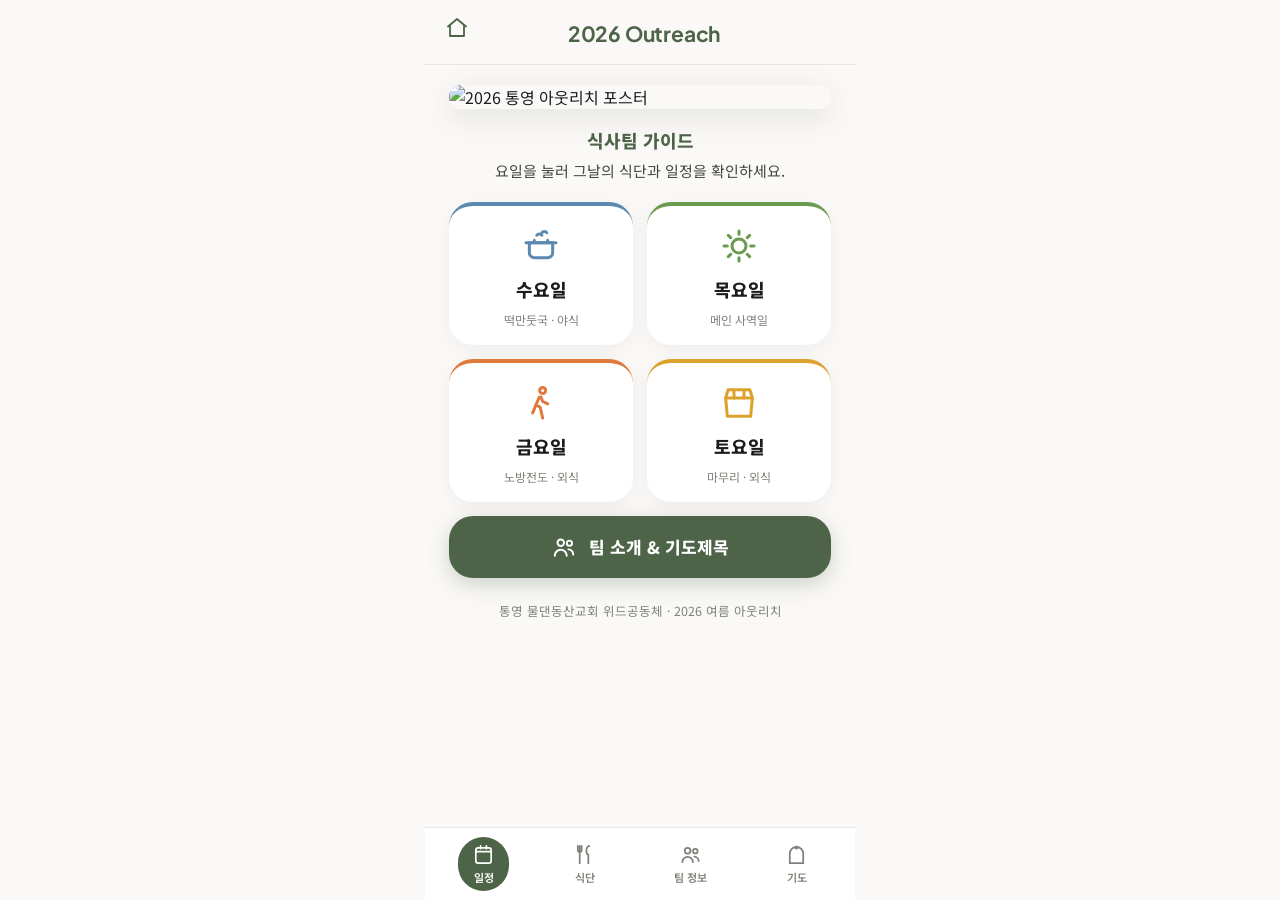
==== app_embedded.html @ 3f2e69dd "Initialize Streamlit App and Sacred Table Design" ====
<!doctype html><html lang="ko"><head><meta charset="utf-8">
<meta name="viewport" content="width=device-width,initial-scale=1,maximum-scale=1,viewport-fit=cover">
<link rel="preconnect" href="https://fonts.googleapis.com">
<link rel="preconnect" href="https://fonts.gstatic.com" crossorigin>
<link href="https://fonts.googleapis.com/css2?family=Noto+Sans+KR:wght@400;500;700;800;900&family=Plus+Jakarta+Sans:wght@600;700&display=swap" rel="stylesheet">
<style>
:root{
  --surface:#fbf9f8; --card:#ffffff; --card-low:#f6f4f3;
  --inner:#edeceb; --inner-warm:#e7e6da;
  --primary:#4e6448; --primary-dim:#a9c2a0; --primary-soft:#e7eee2;
  --ink:#1b1c1c; --ink-soft:#434841; --muted:#7d8278; --line:#e8e6e4;
  --wed:#5b89b0; --thu:#6a9b4f; --fri:#e07a3c; --sat:#dca22c;
  --r-md:.75rem; --r-lg:1rem; --r-xl:1.5rem;
}
*{box-sizing:border-box;margin:0;padding:0}
html,body{background:#e9e6e3}
body{font-family:'Noto Sans KR','Plus Jakarta Sans',sans-serif;color:var(--ink);
  -webkit-font-smoothing:antialiased}
.app{max-width:430px;margin:0 auto;min-height:100vh;background:var(--surface);
  position:relative;padding-bottom:92px;overflow:hidden}
a{text-decoration:none;color:inherit}

/* top bar */
.topbar{display:flex;align-items:center;gap:8px;padding:16px 20px 14px;
  border-bottom:1px solid var(--line);background:var(--surface);
  position:sticky;top:0;z-index:20}
.topbar .hb{width:34px;height:34px;color:var(--primary);flex:none}
.topbar .hb svg{width:24px;height:24px}
.topbar h1{flex:1;text-align:center;font-family:'Plus Jakarta Sans',sans-serif;
  font-weight:700;font-size:21px;color:var(--primary);letter-spacing:-.01em;
  margin-right:34px}

.page{padding:20px 24px 8px}

/* ---- HOME ---- */
.hero{position:relative;border-radius:var(--r-xl);overflow:hidden;
  box-shadow:0 8px 30px rgba(78,100,72,.16);margin-bottom:6px}
.hero img{display:block;width:100%}
.welcome{text-align:center;margin:18px 4px 20px;color:var(--ink-soft);
  font-size:15px;line-height:1.55}
.welcome b{display:block;font-size:18px;color:var(--primary);font-weight:800;
  margin-bottom:4px}
.grid{display:flex;flex-wrap:wrap;gap:14px}
.tile{width:calc(50% - 7px);background:var(--card);border-radius:var(--r-xl);
  padding:20px 16px 16px;box-shadow:0 4px 20px rgba(27,28,28,.05);display:flex;
  flex-direction:column;align-items:center;gap:10px;border-top:4px solid var(--c);
  min-height:128px;justify-content:center;transition:transform .12s}
.tile:active{transform:scale(.97)}
.tile .ti{width:40px;height:40px;color:var(--c)}
.tile .ti svg{width:40px;height:40px}
.tile .tl{font-size:18px;font-weight:800;color:var(--ink)}
.tile .ts{font-size:12px;color:var(--muted);text-align:center;line-height:1.4}
.tile-wide{width:100%;background:var(--primary);color:#fff;flex-direction:row;
  gap:12px;border-top:none;min-height:auto;padding:18px 20px;justify-content:center;
  box-shadow:0 6px 22px rgba(78,100,72,.28)}
.tile-wide .ti{width:26px;height:26px;color:#fff}
.tile-wide .ti svg{width:26px;height:26px}
.tile-wide .tl{color:#fff;font-size:17px}

/* ---- DAY ---- */
.dayhead{text-align:center;padding:8px 0 18px}
.dayhead .dt{font-size:38px;font-weight:900;color:var(--c);letter-spacing:-.02em}
.dayhead .ds{font-size:15px;color:var(--muted);margin-top:4px}
.mcard{background:var(--card);border-radius:var(--r-lg);padding:16px;margin-bottom:16px;
  border-top:5px solid var(--c);box-shadow:0 4px 20px rgba(27,28,28,.05)}
.mhead{display:flex;align-items:center;gap:9px;margin-bottom:11px}
.mhead .mi{width:24px;height:24px;color:var(--c);flex:none}
.mhead .mi svg{width:24px;height:24px}
.mhead .ml{font-size:18px;font-weight:800;color:var(--ink);flex:1}
.mhead .mt{font-family:'Plus Jakarta Sans',sans-serif;font-size:12px;font-weight:700;
  letter-spacing:.04em;color:var(--ink-soft);background:var(--inner);
  padding:5px 11px;border-radius:999px}
.inner{background:var(--inner);border-radius:var(--r-md);padding:14px 16px}
.inner.warm{background:var(--inner-warm)}
.inner .dish{font-size:17px;font-weight:800;color:var(--ink)}
.inner .memo{font-size:13.5px;color:var(--ink-soft);line-height:1.55;margin-top:5px}
.inner.center{text-align:center}
.inner.center .dish{display:block}

/* ---- TEAM ---- */
.teamphoto{width:100%;border-radius:var(--r-lg);display:block;
  box-shadow:0 6px 22px rgba(27,28,28,.08);margin-bottom:26px}
.archcard{background:var(--card);border-radius:46% 46% var(--r-lg) var(--r-lg)
  / 22% 22% var(--r-lg) var(--r-lg);padding:42px 26px 30px;text-align:center;
  box-shadow:0 4px 24px rgba(27,28,28,.06);margin-bottom:24px}
.archcard .cross{width:30px;height:30px;color:#caa24a;margin:0 auto 8px}
.archcard .cross svg{width:30px;height:30px}
.archcard h2{font-size:24px;font-weight:900;color:var(--ink);margin-bottom:22px}
.prayers{list-style:none;text-align:left;counter-reset:p}
.prayers li{display:flex;gap:12px;margin-bottom:16px;font-size:15px;line-height:1.5;
  color:var(--ink-soft)}
.prayers li::before{counter-increment:p;content:counter(p) ".";font-weight:800;
  color:var(--primary);flex:none;min-width:16px}
.support{background:var(--card);border-radius:var(--r-lg);padding:22px;text-align:center;
  box-shadow:0 4px 20px rgba(27,28,28,.05)}
.support h3{font-size:18px;font-weight:800;margin-bottom:10px}
.support .acc{font-size:18px;font-weight:700;color:var(--ink)}
.support .nm{font-size:15px;color:var(--ink-soft);margin-top:2px}
.support .pd{font-size:14px;color:var(--muted);margin-top:8px}

.foot{text-align:center;font-size:12.5px;color:var(--muted);padding:24px 20px 10px;
  line-height:1.5}

/* ---- bottom nav ---- */
.tabbar{position:fixed;bottom:0;left:50%;transform:translateX(-50%);width:100%;
  max-width:430px;background:#fff;border-top:1px solid var(--line);
  display:flex;justify-content:space-around;padding:9px 8px
  calc(9px + env(safe-area-inset-bottom));z-index:30}
.tab{display:flex;flex-direction:column;align-items:center;gap:3px;color:var(--muted);
  font-size:11px;font-weight:600;padding:6px 14px;border-radius:999px}
.tab svg{width:23px;height:23px}
.tab.active{color:#fff;background:var(--primary)}

html,body{background:var(--surface)}
.app{min-height:100vh}
.page-sec{display:none}
.tile,.tile-wide,.hb,.tab{cursor:pointer;-webkit-tap-highlight-color:transparent}
</style></head>
<body><div class="app">
<div class="topbar"><span class="hb" onclick="show('home')"><svg viewBox="0 0 24 24" fill="none" stroke="currentColor" stroke-width="1.8" stroke-linecap="round" stroke-linejoin="round"><path d="M3 10.5 12 3l9 7.5"/><path d="M5 9.5V20h14V9.5"/></svg></span><h1>2026 Outreach</h1></div>
<section id="page-home" class="page-sec">
  <div class="page">
    <div class="hero"><img src="__POSTER__" alt="2026 통영 아웃리치 포스터"></div>
    <div class="welcome"><b>식사팀 가이드</b>요일을 눌러 그날의 식단과 일정을 확인하세요.</div>
    <div class="grid"><div class="tile" style="--c:var(--wed)" onclick="show('wed')">
   <span class="ti"><svg viewBox="0 0 24 24" fill="none" stroke="currentColor" stroke-width="1.8" stroke-linecap="round" stroke-linejoin="round"><path d="M5 10h14v6a3 3 0 0 1-3 3H8a3 3 0 0 1-3-3z"/><path d="M3 10h18M8 10V8.5M16 10V8.5M9.5 5.5c.6-1 2.4-1 3 0M12.5 4c.6-1 2.4-1 3 0"/></svg></span><span class="tl">수요일</span>
   <span class="ts">떡만둣국 · 야식</span></div><div class="tile" style="--c:var(--thu)" onclick="show('thu')">
   <span class="ti"><svg viewBox="0 0 24 24" fill="none" stroke="currentColor" stroke-width="1.8" stroke-linecap="round" stroke-linejoin="round"><circle cx="12" cy="12" r="4.2"/><path d="M12 3v2M12 19v2M3 12h2M19 12h2M5.6 5.6l1.4 1.4M17 17l1.4 1.4M18.4 5.6 17 7M7 17l-1.4 1.4"/></svg></span><span class="tl">목요일</span>
   <span class="ts">메인 사역일</span></div><div class="tile" style="--c:var(--fri)" onclick="show('fri')">
   <span class="ti"><svg viewBox="0 0 24 24" fill="none" stroke="currentColor" stroke-width="1.8" stroke-linecap="round" stroke-linejoin="round"><circle cx="13" cy="4.5" r="1.8"/><path d="M11 8.5 9 13l2.5 1.5L13 21M13 11l3 1.5M9 13l-2 5M13 11l-1-2.5"/></svg></span><span class="tl">금요일</span>
   <span class="ts">노방전도 · 외식</span></div><div class="tile" style="--c:var(--sat)" onclick="show('sat')">
   <span class="ti"><svg viewBox="0 0 24 24" fill="none" stroke="currentColor" stroke-width="1.8" stroke-linecap="round" stroke-linejoin="round"><path d="M4 9h16l-1 11H5z" /><path d="M4 9 5.5 4h13L20 9M9 9V4.5M15 9V4.5"/></svg></span><span class="tl">토요일</span>
   <span class="ts">마무리 · 외식</span></div>
      <div class="tile tile-wide" onclick="show('team')"><span class="ti"><svg viewBox="0 0 24 24" fill="none" stroke="currentColor" stroke-width="1.8" stroke-linecap="round" stroke-linejoin="round"><circle cx="9" cy="8" r="3"/><path d="M3.5 20a5.5 5.5 0 0 1 11 0"/><circle cx="17" cy="8.5" r="2.4"/><path d="M16 14.2A4.6 4.6 0 0 1 20.5 19"/></svg></span><span class="tl">팀 소개 & 기도제목</span></div>
    </div><div class="foot">통영 물댄동산교회 위드공동체 · 2026 여름 아웃리치</div>
  </div>
</section>
<section id="page-wed" class="page-sec" style="--c:var(--wed)">
  <div class="page">
    <div class="dayhead"><div class="dt">수요일</div><div class="ds">하루를 열며 차분히 시작해요.</div></div>
    <div class="mcard" style="--c:var(--wed)">
  <div class="mhead"><span class="mi"><svg viewBox="0 0 24 24" fill="none" stroke="currentColor" stroke-width="1.8" stroke-linecap="round" stroke-linejoin="round"><path d="M5 10h14v6a3 3 0 0 1-3 3H8a3 3 0 0 1-3-3z"/><path d="M3 10h18M8 10V8.5M16 10V8.5M9.5 5.5c.6-1 2.4-1 3 0M12.5 4c.6-1 2.4-1 3 0"/></svg></span><span class="ml">저녁</span><span class="mt">18:00</span></div>
  <div class="inner"><span class="dish">떡만둣국</span><div class="memo">영화언니 · 들통 대량 조리 (수·목 메뉴는 자유 운영)</div></div>
</div><div class="mcard" style="--c:var(--wed)">
  <div class="mhead"><span class="mi"><svg viewBox="0 0 24 24" fill="none" stroke="currentColor" stroke-width="1.8" stroke-linecap="round" stroke-linejoin="round"><path d="M12 8c-3 0-5 2-5 5.5S9.5 21 12 21s5-4 5-7.5S15 8 12 8z"/><path d="M12 8c0-2 1-3.5 3-4M12 8c-.5-1-2-1.5-3-1.2"/></svg></span><span class="ml">야식</span></div>
  <div class="inner warm"><span class="dish">과일 · 과자</span><div class="memo">배달 없이 자체 간식으로 진행</div></div>
</div><div class="foot">통영 물댄동산교회 위드공동체 · 2026 여름 아웃리치</div>
  </div>
</section>
<section id="page-thu" class="page-sec" style="--c:var(--thu)">
  <div class="page">
    <div class="dayhead"><div class="dt">목요일</div><div class="ds">메인 사역일 — 든든하게 채워요.</div></div>
    <div class="mcard" style="--c:var(--thu)">
  <div class="mhead"><span class="mi"><svg viewBox="0 0 24 24" fill="none" stroke="currentColor" stroke-width="1.8" stroke-linecap="round" stroke-linejoin="round"><circle cx="12" cy="12" r="4.2"/><path d="M12 3v2M12 19v2M3 12h2M19 12h2M5.6 5.6l1.4 1.4M17 17l1.4 1.4M18.4 5.6 17 7M7 17l-1.4 1.4"/></svg></span><span class="ml">아침</span><span class="mt">07:00</span></div>
  <div class="inner"><span class="dish">조식 & 새벽 큐티</span><div class="memo">바나나·계란·시리얼·식빵·잼·예비 컵라면 / 전날 저녁 방으로 미리 제공, 자율 식사하며 큐티</div></div>
</div><div class="mcard" style="--c:var(--thu)">
  <div class="mhead"><span class="mi"><svg viewBox="0 0 24 24" fill="none" stroke="currentColor" stroke-width="1.8" stroke-linecap="round" stroke-linejoin="round"><path d="M7 3v7M5 3v4.5a2 2 0 0 0 4 0V3M7 10v11"/><path d="M17 3c-1.7 0-3 2-3 5s1 4 2 4v9"/></svg></span><span class="ml">점심</span></div>
  <div class="inner"><span class="dish">자유 메뉴</span><div class="memo">메인 사역 준비 및 지원 체계 확인</div></div>
</div><div class="mcard" style="--c:var(--thu)">
  <div class="mhead"><span class="mi"><svg viewBox="0 0 24 24" fill="none" stroke="currentColor" stroke-width="1.8" stroke-linecap="round" stroke-linejoin="round"><path d="M4.5 9h15l-1.3 9a2 2 0 0 1-2 1.7H7.8a2 2 0 0 1-2-1.7z"/><path d="M9 12.5h.01M12 14.5h.01M15 12h.01M12 6.5c0-1 1.5-1.5 1.5-2.5"/></svg></span><span class="ml">간식</span><span class="mt">14:00–16:00</span></div>
  <div class="inner"><span class="dish">화채</span><div class="memo">공원 전체 행사 외부 지원 · 외부 화구 2개(팀장님 먼저) · 붕어빵 아이스크림 완비</div></div>
</div><div class="mcard" style="--c:var(--thu)">
  <div class="mhead"><span class="mi"><svg viewBox="0 0 24 24" fill="none" stroke="currentColor" stroke-width="1.8" stroke-linecap="round" stroke-linejoin="round"><path d="M5 10h14v6a3 3 0 0 1-3 3H8a3 3 0 0 1-3-3z"/><path d="M3 10h18M8 10V8.5M16 10V8.5M9.5 5.5c.6-1 2.4-1 3 0M12.5 4c.6-1 2.4-1 3 0"/></svg></span><span class="ml">저녁</span></div>
  <div class="inner"><span class="dish">푸짐한 저녁 식사</span><div class="memo">내부 인덕션 1개 + 외부 화구 활용 · 간단한 데코레이션</div></div>
</div><div class="mcard" style="--c:var(--thu)">
  <div class="mhead"><span class="mi"><svg viewBox="0 0 24 24" fill="none" stroke="currentColor" stroke-width="1.8" stroke-linecap="round" stroke-linejoin="round"><path d="M3.5 11h17a8.5 8.5 0 0 1-17 0z"/><path d="M2.5 11h19M9 7.5c-.5-1 .5-2 0-3M13 7.5c-.5-1 .5-2 0-3M16.5 18l1.5 1.5"/></svg></span><span class="ml">야식</span></div>
  <div class="inner warm"><span class="dish">배달</span><div class="memo">간식비 한도 내 사용 후 영수증 별도 첨부</div></div>
</div><div class="foot">통영 물댄동산교회 위드공동체 · 2026 여름 아웃리치</div>
  </div>
</section>
<section id="page-fri" class="page-sec" style="--c:var(--fri)">
  <div class="page">
    <div class="dayhead"><div class="dt">금요일</div><div class="ds">일정을 확인하고 은혜로운 하루 보내세요.</div></div>
    <div class="mcard" style="--c:var(--fri)">
  <div class="mhead"><span class="mi"><svg viewBox="0 0 24 24" fill="none" stroke="currentColor" stroke-width="1.8" stroke-linecap="round" stroke-linejoin="round"><circle cx="12" cy="12" r="4.2"/><path d="M12 3v2M12 19v2M3 12h2M19 12h2M5.6 5.6l1.4 1.4M17 17l1.4 1.4M18.4 5.6 17 7M7 17l-1.4 1.4"/></svg></span><span class="ml">아침</span><span class="mt">07:00</span></div>
  <div class="inner"><span class="dish">조식 & 새벽 큐티</span><div class="memo">전날 저녁 방으로 미리 배달 · 간단히 먹고 일과 시작</div></div>
</div><div class="mcard" style="--c:var(--fri)">
  <div class="mhead"><span class="mi"><svg viewBox="0 0 24 24" fill="none" stroke="currentColor" stroke-width="1.8" stroke-linecap="round" stroke-linejoin="round"><circle cx="13" cy="4.5" r="1.8"/><path d="M11 8.5 9 13l2.5 1.5L13 21M13 11l3 1.5M9 13l-2 5M13 11l-1-2.5"/></svg></span><span class="ml">오전</span></div>
  <div class="inner"><span class="dish">노방전도</span><div class="memo">공원 전체 행사 · 다과 지참(사탕·초콜릿·차·음료)</div></div>
</div><div class="mcard" style="--c:var(--fri)">
  <div class="mhead"><span class="mi"><svg viewBox="0 0 24 24" fill="none" stroke="currentColor" stroke-width="1.8" stroke-linecap="round" stroke-linejoin="round"><path d="M7 3v7M5 3v4.5a2 2 0 0 0 4 0V3M7 10v11"/><path d="M17 3c-1.7 0-3 2-3 5s1 4 2 4v9"/></svg></span><span class="ml">점심</span></div>
  <div class="inner"><span class="dish">자유 메뉴</span><div class="memo">숙소 내 구비 식자재 활용</div></div>
</div><div class="mcard" style="--c:var(--fri)">
  <div class="mhead"><span class="mi"><svg viewBox="0 0 24 24" fill="none" stroke="currentColor" stroke-width="1.8" stroke-linecap="round" stroke-linejoin="round"><path d="M4 9h16l-1 11H5z" /><path d="M4 9 5.5 4h13L20 9M9 9V4.5M15 9V4.5"/></svg></span><span class="ml">저녁</span></div>
  <div class="inner"><span class="dish">외식 (식당)</span><div class="memo">식당 장소 및 메뉴 선정 완료 필요</div></div>
</div><div class="mcard" style="--c:var(--fri)">
  <div class="mhead"><span class="mi"><svg viewBox="0 0 24 24" fill="none" stroke="currentColor" stroke-width="1.8" stroke-linecap="round" stroke-linejoin="round"><path d="M3.5 11h17a8.5 8.5 0 0 1-17 0z"/><path d="M2.5 11h19M9 7.5c-.5-1 .5-2 0-3M13 7.5c-.5-1 .5-2 0-3M16.5 18l1.5 1.5"/></svg></span><span class="ml">야식</span></div>
  <div class="inner warm"><span class="dish">배달</span><div class="memo">간식비 한도 내 사용 후 영수증 별도 첨부</div></div>
</div><div class="foot">통영 물댄동산교회 위드공동체 · 2026 여름 아웃리치</div>
  </div>
</section>
<section id="page-sat" class="page-sec" style="--c:var(--sat)">
  <div class="page">
    <div class="dayhead"><div class="dt">토요일</div><div class="ds">잘 마무리하고 평안히 돌아가요.</div></div>
    <div class="mcard" style="--c:var(--sat)">
  <div class="mhead"><span class="mi"><svg viewBox="0 0 24 24" fill="none" stroke="currentColor" stroke-width="1.8" stroke-linecap="round" stroke-linejoin="round"><circle cx="12" cy="12" r="4.2"/><path d="M12 3v2M12 19v2M3 12h2M19 12h2M5.6 5.6l1.4 1.4M17 17l1.4 1.4M18.4 5.6 17 7M7 17l-1.4 1.4"/></svg></span><span class="ml">아침</span><span class="mt">07:00</span></div>
  <div class="inner"><span class="dish">조식 & 새벽 큐티</span><div class="memo">숙소 비품 및 잔여 식자재 활용</div></div>
</div><div class="mcard" style="--c:var(--sat)">
  <div class="mhead"><span class="mi"><svg viewBox="0 0 24 24" fill="none" stroke="currentColor" stroke-width="1.8" stroke-linecap="round" stroke-linejoin="round"><path d="M4 9h16l-1 11H5z" /><path d="M4 9 5.5 4h13L20 9M9 9V4.5M15 9V4.5"/></svg></span><span class="ml">점심</span></div>
  <div class="inner"><span class="dish">외식 (식당)</span><div class="memo">장소·메뉴 선정 · 식사 후 행사 마무리</div></div>
</div><div class="foot">통영 물댄동산교회 위드공동체 · 2026 여름 아웃리치</div>
  </div>
</section>
<section id="page-team" class="page-sec">
  <div class="page">
    <img class="teamphoto" src="__TEAM__" alt="2026 통영 아웃리치 식사팀 단체사진">
    <div class="archcard" id="prayer"><div class="cross"><svg viewBox="0 0 24 24" fill="currentColor"><path d="M10.4 2h3.2v5.4H19v3.2h-5.4V22h-3.2V10.6H5V7.4h5.4z"/></svg></div>
      <h2>기도제목</h2><ol class="prayers"><li>통영 땅에 회개와 부흥의 역사가 임하기를</li><li>팀원들이 각자의 은사로 한 영혼을 살리는 사명 감당하기를</li><li>성령 안에서 팀원들이 한 팀으로 연합하기를</li><li>준비하는 모든 사역으로 구속사의 말씀이 전해지기를</li><li>팀원 각자가 소망하는 영역에서 하나님의 음성 듣기를</li></ol></div>
    <div class="support"><h3>후원계좌</h3>
      <div class="acc">카카오뱅크 3333-261-292139</div>
      <div class="nm">(예금주 이은주)</div>
      <div class="pd">기간 2026.07.29 ~ 08.01</div></div>
    <div class="foot">통영 물댄동산교회 위드공동체 · 2026 여름 아웃리치</div>
  </div>
</section>
<nav class="tabbar"><span class="tab" data-tab="cal" onclick="show('home','cal')"><svg viewBox="0 0 24 24" fill="none" stroke="currentColor" stroke-width="1.8" stroke-linecap="round" stroke-linejoin="round"><rect x="4" y="5" width="16" height="16" rx="2.5"/><path d="M4 9h16M9 3v3M15 3v3"/></svg><span>일정</span></span><span class="tab" data-tab="meal" onclick="show('wed','meal')"><svg viewBox="0 0 24 24" fill="none" stroke="currentColor" stroke-width="1.8" stroke-linecap="round" stroke-linejoin="round"><path d="M7 3v7M5 3v4.5a2 2 0 0 0 4 0V3M7 10v11"/><path d="M17 3c-1.7 0-3 2-3 5s1 4 2 4v9"/></svg><span>식단</span></span><span class="tab" data-tab="people" onclick="show('team','people')"><svg viewBox="0 0 24 24" fill="none" stroke="currentColor" stroke-width="1.8" stroke-linecap="round" stroke-linejoin="round"><circle cx="9" cy="8" r="3"/><path d="M3.5 20a5.5 5.5 0 0 1 11 0"/><circle cx="17" cy="8.5" r="2.4"/><path d="M16 14.2A4.6 4.6 0 0 1 20.5 19"/></svg><span>팀 정보</span></span><span class="tab" data-tab="arch" onclick="show('team','arch')"><svg viewBox="0 0 24 24" fill="none" stroke="currentColor" stroke-width="1.8" stroke-linecap="round" stroke-linejoin="round"><path d="M5 21V11a7 7 0 0 1 14 0v10"/><path d="M5 21h14M12 3.5V6M10.5 5h3"/></svg><span>기도</span></span></nav>
</div>
<script>
function defaultTab(p){if(p==='home')return 'cal';if(p==='team')return 'people';return 'meal';}
function show(page,tab){
  document.querySelectorAll('.page-sec').forEach(function(s){
    s.style.display=(s.id==='page-'+page)?'block':'none';});
  var active=tab||defaultTab(page);
  document.querySelectorAll('.tab').forEach(function(t){
    t.classList.toggle('active', t.dataset.tab===active);});
  window.scrollTo(0,0);
}
show('home');
</script>
</body></html>
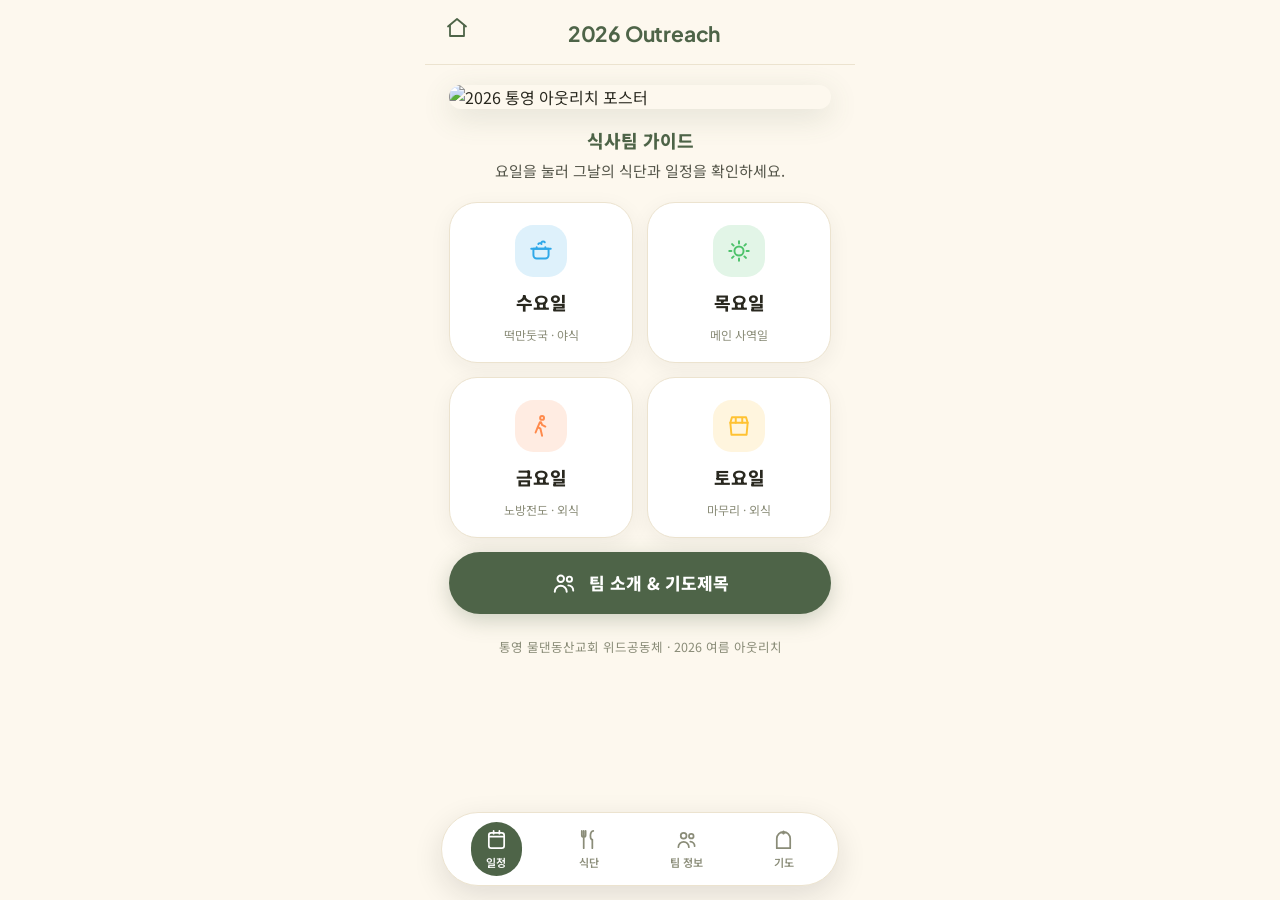
==== commit a5a31ff9: "디자인을 파스텔 톤으로 개선하고 담당자·준비재료 입력 폼 연결 카드 프레임과 버튼을 둥근 알약형으로 다듬고 배경을 밝은 파스텔로, 요일 포인트 컬러를 쨍하게 바꿈. 기도제목 섹션 " ====
--- a/app_embedded.html
+++ b/app_embedded.html
@@ -5,19 +5,19 @@
 <link href="https://fonts.googleapis.com/css2?family=Noto+Sans+KR:wght@400;500;700;800;900&family=Plus+Jakarta+Sans:wght@600;700&display=swap" rel="stylesheet">
 <style>
 :root{
-  --surface:#fbf9f8; --card:#ffffff; --card-low:#f6f4f3;
-  --inner:#edeceb; --inner-warm:#e7e6da;
+  --surface:#fdf8ee; --card:#ffffff; --card-low:#f8f1de;
+  --inner:#e8f3e4; --inner-warm:#fdecd6;
   --primary:#4e6448; --primary-dim:#a9c2a0; --primary-soft:#e7eee2;
-  --ink:#1b1c1c; --ink-soft:#434841; --muted:#7d8278; --line:#e8e6e4;
-  --wed:#5b89b0; --thu:#6a9b4f; --fri:#e07a3c; --sat:#dca22c;
-  --r-md:.75rem; --r-lg:1rem; --r-xl:1.5rem;
+  --ink:#29281f; --ink-soft:#55564a; --muted:#8a8c78; --line:#ece3cf;
+  --wed:#2fa8e8; --thu:#4cc26a; --fri:#ff8a4c; --sat:#ffc233;
+  --r-md:.9rem; --r-lg:1.25rem; --r-xl:1.75rem;
 }
 *{box-sizing:border-box;margin:0;padding:0}
-html,body{background:#e9e6e3}
+html,body{background:#f6efdd}
 body{font-family:'Noto Sans KR','Plus Jakarta Sans',sans-serif;color:var(--ink);
   -webkit-font-smoothing:antialiased}
 .app{max-width:430px;margin:0 auto;min-height:100vh;background:var(--surface);
-  position:relative;padding-bottom:92px;overflow:hidden}
+  position:relative;padding-bottom:108px;overflow:hidden}
 a{text-decoration:none;color:inherit}
 
 /* top bar */
@@ -42,18 +42,20 @@
   margin-bottom:4px}
 .grid{display:flex;flex-wrap:wrap;gap:14px}
 .tile{width:calc(50% - 7px);background:var(--card);border-radius:var(--r-xl);
-  padding:20px 16px 16px;box-shadow:0 4px 20px rgba(27,28,28,.05);display:flex;
-  flex-direction:column;align-items:center;gap:10px;border-top:4px solid var(--c);
-  min-height:128px;justify-content:center;transition:transform .12s}
+  padding:22px 16px 18px;box-shadow:0 6px 22px rgba(27,28,28,.06);display:flex;
+  flex-direction:column;align-items:center;gap:12px;border:1px solid var(--line);
+  min-height:132px;justify-content:center;transition:transform .12s}
 .tile:active{transform:scale(.97)}
-.tile .ti{width:40px;height:40px;color:var(--c)}
-.tile .ti svg{width:40px;height:40px}
+.tile .ti{width:52px;height:52px;border-radius:1.15rem;
+  background:color-mix(in srgb, var(--c) 16%, #fff);color:var(--c);
+  display:flex;align-items:center;justify-content:center}
+.tile .ti svg{width:26px;height:26px}
 .tile .tl{font-size:18px;font-weight:800;color:var(--ink)}
 .tile .ts{font-size:12px;color:var(--muted);text-align:center;line-height:1.4}
 .tile-wide{width:100%;background:var(--primary);color:#fff;flex-direction:row;
-  gap:12px;border-top:none;min-height:auto;padding:18px 20px;justify-content:center;
-  box-shadow:0 6px 22px rgba(78,100,72,.28)}
-.tile-wide .ti{width:26px;height:26px;color:#fff}
+  gap:12px;border:none;border-radius:999px;min-height:auto;padding:18px 24px;
+  justify-content:center;box-shadow:0 6px 22px rgba(78,100,72,.28)}
+.tile-wide .ti{width:26px;height:26px;background:none;color:#fff}
 .tile-wide .ti svg{width:26px;height:26px}
 .tile-wide .tl{color:#fff;font-size:17px}
 
@@ -61,8 +63,9 @@
 .dayhead{text-align:center;padding:8px 0 18px}
 .dayhead .dt{font-size:38px;font-weight:900;color:var(--c);letter-spacing:-.02em}
 .dayhead .ds{font-size:15px;color:var(--muted);margin-top:4px}
-.mcard{background:var(--card);border-radius:var(--r-lg);padding:16px;margin-bottom:16px;
-  border-top:5px solid var(--c);box-shadow:0 4px 20px rgba(27,28,28,.05)}
+.mcard{background:var(--card);border-radius:var(--r-xl);padding:18px;margin-bottom:16px;
+  border:1px solid var(--line);border-top:5px solid var(--c);
+  box-shadow:0 6px 22px rgba(27,28,28,.06)}
 .mhead{display:flex;align-items:center;gap:9px;margin-bottom:11px}
 .mhead .mi{width:24px;height:24px;color:var(--c);flex:none}
 .mhead .mi svg{width:24px;height:24px}
@@ -80,9 +83,9 @@
 /* ---- TEAM ---- */
 .teamphoto{width:100%;border-radius:var(--r-lg);display:block;
   box-shadow:0 6px 22px rgba(27,28,28,.08);margin-bottom:26px}
-.archcard{background:var(--card);border-radius:46% 46% var(--r-lg) var(--r-lg)
-  / 22% 22% var(--r-lg) var(--r-lg);padding:42px 26px 30px;text-align:center;
-  box-shadow:0 4px 24px rgba(27,28,28,.06);margin-bottom:24px}
+.archcard{background:var(--card);border-radius:var(--r-xl);padding:38px 26px 30px;
+  text-align:center;border-top:5px solid var(--primary);
+  box-shadow:0 6px 24px rgba(27,28,28,.07);margin-bottom:24px}
 .archcard .cross{width:30px;height:30px;color:#caa24a;margin:0 auto 8px}
 .archcard .cross svg{width:30px;height:30px}
 .archcard h2{font-size:24px;font-weight:900;color:var(--ink);margin-bottom:22px}
@@ -91,8 +94,8 @@
   color:var(--ink-soft)}
 .prayers li::before{counter-increment:p;content:counter(p) ".";font-weight:800;
   color:var(--primary);flex:none;min-width:16px}
-.support{background:var(--card);border-radius:var(--r-lg);padding:22px;text-align:center;
-  box-shadow:0 4px 20px rgba(27,28,28,.05)}
+.support{background:var(--card);border-radius:var(--r-xl);padding:24px;text-align:center;
+  border:1px solid var(--line);box-shadow:0 6px 22px rgba(27,28,28,.06)}
 .support h3{font-size:18px;font-weight:800;margin-bottom:10px}
 .support .acc{font-size:18px;font-weight:700;color:var(--ink)}
 .support .nm{font-size:15px;color:var(--ink-soft);margin-top:2px}
@@ -102,10 +105,11 @@
   line-height:1.5}
 
 /* ---- bottom nav ---- */
-.tabbar{position:fixed;bottom:0;left:50%;transform:translateX(-50%);width:100%;
-  max-width:430px;background:#fff;border-top:1px solid var(--line);
-  display:flex;justify-content:space-around;padding:9px 8px
-  calc(9px + env(safe-area-inset-bottom));z-index:30}
+.tabbar{position:fixed;bottom:14px;left:50%;transform:translateX(-50%);
+  width:calc(100% - 32px);max-width:398px;background:#fff;border:1px solid var(--line);
+  border-radius:999px;display:flex;justify-content:space-around;
+  padding:9px 8px calc(9px + env(safe-area-inset-bottom));
+  box-shadow:0 10px 30px rgba(27,28,28,.12);z-index:30}
 .tab{display:flex;flex-direction:column;align-items:center;gap:3px;color:var(--muted);
   font-size:11px;font-weight:600;padding:6px 14px;border-radius:999px}
 .tab svg{width:23px;height:23px}
